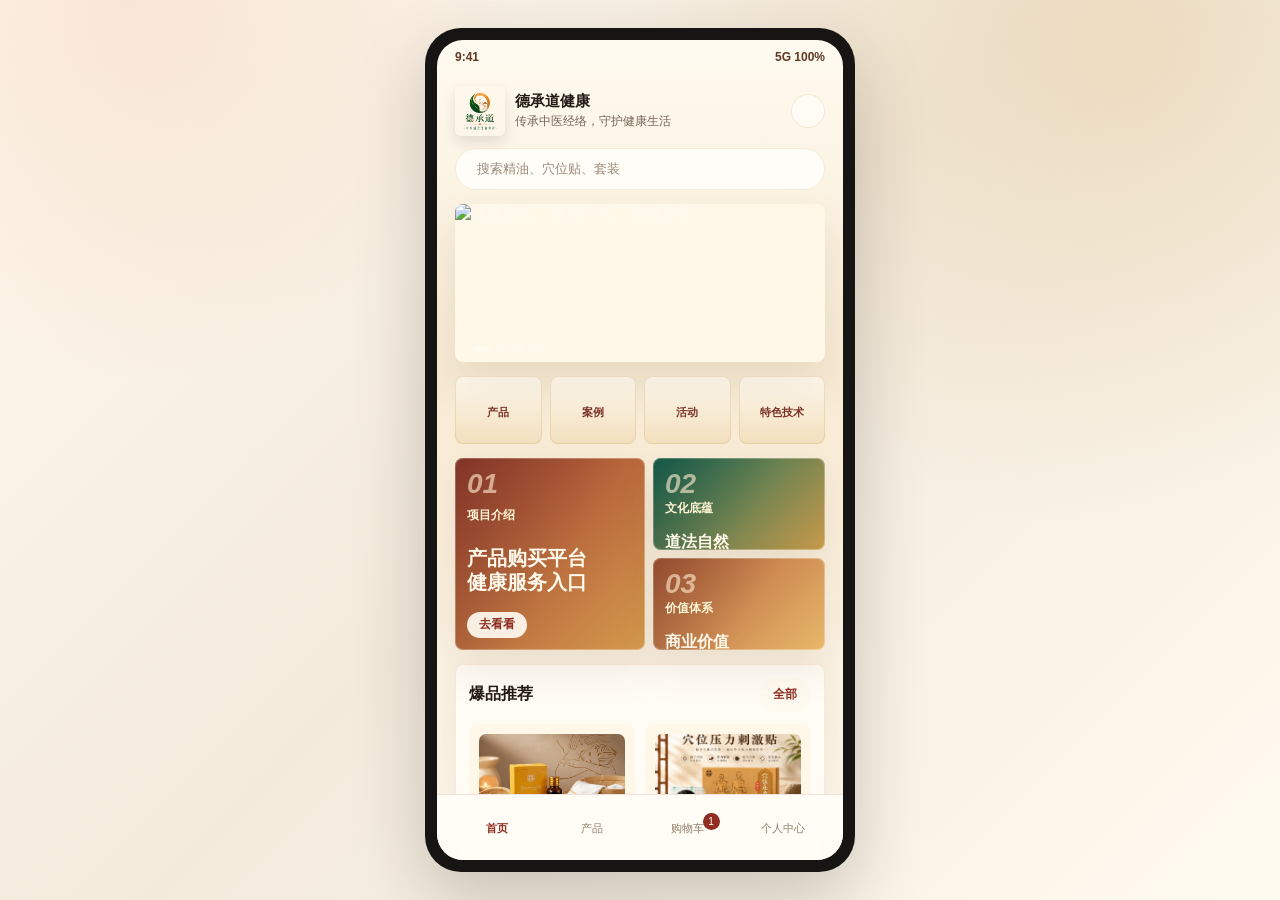
==== index.html @ 21c338b3 "Update case page with before after story" ====
<!doctype html>
<html lang="zh-CN">
<head>
  <meta charset="utf-8">
  <meta name="viewport" content="width=device-width, initial-scale=1">
  <title>德承道商城小程序交互网页</title>
  <link rel="stylesheet" href="./champagne_complete.css">
  <script src="https://unpkg.com/lucide@latest/dist/umd/lucide.min.js" defer></script>
  <script src="./champagne_complete.js" defer></script>
</head>
<body class="standalone-demo">
  <main class="prototype-shell">
    <section class="prototype-copy">
      <p class="eyebrow">德承道健康 · 商城型小程序</p>
      <h1>产品购买平台 + 文化与实力背书</h1>
      <p>这是独立可点击交互网页：底部导航、产品列表、商品详情、购物车、个人中心、品牌实力入口都已接好。视觉采用日珀金白，保持高端、温暖、可信。</p>
      <div class="flow-notes">
        <span>首页 → 产品列表 → 商品详情 → 加入购物车</span>
        <span>首页 → 套装专区 → 商品详情 → 加入购物车</span>
        <span>购物车 → 数量调整 → 个人中心订单状态</span>
      </div>
    </section>

    <section class="phone" aria-label="德承道小程序可交互原型">
      <div class="app">
        <header class="statusbar"><span>9:41</span><span>5G 100%</span></header>

        <section class="page active" data-page="home">
          <div class="home-top">
            <div class="brand">
              <img src="./assets/dcd_logo_big.png" alt="德承道标识">
              <div><b>德承道健康</b><span>传承中医经络，守护健康生活</span></div>
            </div>
            <button class="icon-btn" data-toast="暂无新消息" aria-label="消息"><i data-lucide="bell"></i></button>
          </div>

          <button class="searchbar" data-route="products">
            <i data-lucide="search"></i>
            <span>搜索精油、穴位贴、套装</span>
          </button>

          <section class="hero-carousel" aria-label="首页轮播图">
            <article class="hero-banner hero-slide hero-image-slide active" data-slide="0">
              <img src="https://raw.githubusercontent.com/jerry-12123/dcd-miniapp-ui/main/assets/carousel_daofa.png" alt="道法自然，顺应人性，自然生长">
            </article>
            <article class="hero-banner hero-slide hero-image-slide" data-slide="1">
              <img src="https://raw.githubusercontent.com/jerry-12123/dcd-miniapp-ui/main/assets/carousel_store.png" alt="共享单店，轻量化，社区化，强粘性">
            </article>
            <article class="hero-banner hero-slide hero-image-slide" data-slide="2">
              <img src="https://raw.githubusercontent.com/jerry-12123/dcd-miniapp-ui/main/assets/carousel_value.png" alt="商业价值与社会价值的统一">
            </article>
            <article class="hero-banner hero-slide hero-image-slide" data-slide="3">
              <img src="https://raw.githubusercontent.com/jerry-12123/dcd-miniapp-ui/main/assets/carousel_2030.png" alt="2030健康中国，五维健康">
            </article>
            <div class="carousel-dots" aria-label="轮播分页">
              <button class="active" data-carousel-dot="0" aria-label="第1张"></button>
              <button data-carousel-dot="1" aria-label="第2张"></button>
              <button data-carousel-dot="2" aria-label="第3张"></button>
              <button data-carousel-dot="3" aria-label="第4张"></button>
            </div>
          </section>

          <section class="category-row">
            <button data-route="products"><i data-lucide="shopping-bag"></i><span>产品</span></button>
            <button data-route="cases"><i data-lucide="image-play"></i><span>案例</span></button>
            <button data-route="activities"><i data-lucide="calendar-days"></i><span>活动</span></button>
            <button data-route="tech"><i data-lucide="sparkles"></i><span>特色技术</span></button>
          </section>

          <section class="project-board" aria-label="项目与文化介绍">
            <button class="project-card primary" data-route="project">
              <span>01</span>
              <p>项目介绍</p>
              <h3>产品购买平台<br>健康服务入口</h3>
              <em>去看看</em>
            </button>
            <button class="project-card culture" data-route="culture">
              <span>02</span>
              <p>文化底蕴</p>
              <h3>道法自然<br>五行调和</h3>
              <em>了解</em>
            </button>
            <button class="project-card value" data-route="value">
              <span>03</span>
              <p>价值体系</p>
              <h3>商业价值<br>社会价值统一</h3>
              <em>查看</em>
            </button>
          </section>

          <section class="panel">
            <div class="section-head"><h3>爆品推荐</h3><button data-route="products">全部</button></div>
            <div class="product-row">
              <article class="product-card" data-detail="oil">
                <img src="./assets/oil_main.png" alt="德承道精油">
                <b>德承道精油</b>
                <span>统一零售价 · 日常调理</span>
                <strong>￥268</strong>
              </article>
              <article class="product-card" data-detail="patch">
                <img src="./assets/patch_main.png" alt="德承道穴位贴">
                <b>德承道穴位贴</b>
                <span>统一零售价 · 家庭常备</span>
                <strong>￥128</strong>
              </article>
            </div>
          </section>

          <section class="strength-strip">
            <div><b>1986</b><span>源起诊所</span></div>
            <div><b>18</b><span>直营店</span></div>
            <div><b>3000+</b><span>加盟店</span></div>
          </section>
        </section>

        <section class="page" data-page="project">
          <div class="page-head">
            <h2>项目介绍</h2>
            <button class="icon-btn" data-route="home" aria-label="返回首页"><i data-lucide="home"></i></button>
          </div>

          <section class="intro-hero project">
            <p>健康商业新范式</p>
            <h2>产品购买平台，也是健康服务入口</h2>
            <span>以精油、穴位贴、套装为购买核心，承接案例展示、特色技术、会员服务和复购管理。</span>
          </section>

          <section class="intro-grid">
            <article>
              <i data-lucide="shopping-bag"></i>
              <div><b>产品成交</b><span>把爆品推荐、商品详情、购物车路径做短做清楚。</span></div>
            </article>
            <article>
              <i data-lucide="badge-check"></i>
              <div><b>信任背书</b><span>用案例、技术与文化内容解释为什么值得买。</span></div>
            </article>
            <article>
              <i data-lucide="repeat-2"></i>
              <div><b>复购承接</b><span>通过个人中心、订单状态和会员权益沉淀长期关系。</span></div>
            </article>
          </section>
        </section>

        <section class="page" data-page="culture">
          <div class="page-head">
            <h2>文化底蕴</h2>
            <button class="icon-btn" data-route="home" aria-label="返回首页"><i data-lucide="home"></i></button>
          </div>

          <section class="intro-hero culture">
            <p>东方生命智慧</p>
            <h2>道法自然，顺应人性，自然生长</h2>
            <span>以中医经络、五行调和、顺时养生为内容表达，让用户理解产品背后的健康观。</span>
          </section>

          <section class="culture-points">
            <article><b>根本</b><span>以健康价值为根本，回到用户真实生活需求。</span></article>
            <article><b>纽带</b><span>以产品、技术、服务连接日常调理场景。</span></article>
            <article><b>灵魂</b><span>以爱、感恩、利他作为品牌长期关系的温度。</span></article>
          </section>
        </section>

        <section class="page" data-page="value">
          <div class="page-head">
            <h2>价值体系</h2>
            <button class="icon-btn" data-route="home" aria-label="返回首页"><i data-lucide="home"></i></button>
          </div>

          <section class="intro-hero value">
            <p>共生价值</p>
            <h2>商业价值与社会价值的统一</h2>
            <span>既要让用户买得到、用得上、愿意复购，也要让社区健康服务更贴近人心。</span>
          </section>

          <section class="value-flow">
            <div><b>用户</b><span>获得日常可坚持的调理产品和服务</span></div>
            <div><b>门店</b><span>获得轻量化、社区化的经营入口</span></div>
            <div><b>平台</b><span>沉淀产品、案例、技术和会员数据</span></div>
          </section>
        </section>

        <section class="page" data-page="products">
          <div class="page-head">
            <h2>产品商城</h2>
            <button class="icon-btn" data-toast="已按推荐排序" aria-label="筛选"><i data-lucide="sliders-horizontal"></i></button>
          </div>

          <button class="searchbar compact" data-toast="搜索功能原型：可接入关键词搜索">
            <i data-lucide="search"></i>
            <span>搜索产品功效 / 使用场景</span>
          </button>

          <div class="tabs">
            <button class="active" data-filter="hot">推荐</button>
            <button data-filter="oil">精油</button>
            <button data-filter="patch">穴位贴</button>
            <button data-filter="bundle">套装</button>
          </div>

          <section class="product-list">
            <article class="list-item featured" data-category="hot oil" data-detail="oil">
              <img src="./assets/oil_main.png" alt="德承道精油">
              <div>
                <p>明星单品</p>
                <h3>德承道精油</h3>
                <span>精油统一零售售价 268 元，适合日常经络养护。</span>
                <div><strong>￥268</strong><button data-add="oil">加入购物车</button></div>
              </div>
            </article>
            <article class="list-item" data-category="hot patch" data-detail="patch">
              <img src="./assets/patch_main.png" alt="德承道穴位贴">
              <div>
                <p>高频复购</p>
                <h3>德承道穴位贴</h3>
                <span>穴位贴统一零售价 128 元，家庭常备护理。</span>
                <div><strong>￥128</strong><button data-add="patch">购买</button></div>
              </div>
            </article>
            <article class="list-item" data-category="hot bundle patch" data-detail="patchBundle">
              <img src="./assets/patch_main.png" alt="9800穴位贴套组">
              <div>
                <p>大客户套组</p>
                <h3>9800穴位贴套组</h3>
                <span>9800 元，穴位贴给到 76 盒，适合批量囤货。</span>
                <div><strong>￥9800</strong><button data-add="patchBundle">加入购物车</button></div>
              </div>
            </article>
            <article class="list-item" data-category="hot bundle oil patch" data-detail="comboBundle">
              <img src="./assets/commerce_bg.jpg" alt="9800组合套装">
              <div>
                <p>组合套装</p>
                <h3>9800组合套装</h3>
                <span>精油 5 瓶 + 穴位贴 66 盒，产品组合更完整。</span>
                <div><strong>￥9800</strong><button data-add="comboBundle">加入购物车</button></div>
              </div>
            </article>
          </section>
        </section>

        <section class="page detail-page" data-page="detail">
          <div class="detail-top">
            <button class="icon-btn" data-back aria-label="返回"><i data-lucide="chevron-left"></i></button>
            <h2>商品详情</h2>
            <button class="icon-btn" data-toast="分享卡片已生成" aria-label="分享"><i data-lucide="share-2"></i></button>
          </div>

          <section class="product-visual">
            <img data-detail-image src="./assets/oil_main.png" alt="商品图片">
          </section>

          <section class="detail-card">
            <p data-detail-tag>德承道甄选</p>
            <h2 data-detail-title>德承道精油</h2>
            <span data-detail-subtitle>统一零售价 · 经络养护 · 日常调理</span>
            <div class="price-line"><strong data-detail-price>￥268</strong><em>已售 <span data-detail-sold>1286</span></em></div>
          </section>

          <section class="info-panel">
            <h3>为什么推荐</h3>
            <div><i data-lucide="leaf"></i><span data-detail-point1>源于东方食养与经络养护理念，适合日常护理。</span></div>
            <div><i data-lucide="shield-check"></i><span>配合门店调理服务，形成产品 + 技术的使用闭环。</span></div>
            <div><i data-lucide="repeat-2"></i><span>复购路径清晰，可作为家庭健康管理的常备用品。</span></div>
          </section>

          <section class="detail-poster" data-detail-poster-wrap>
            <img data-detail-poster src="./assets/oil_detail.png" alt="精油详情页">
          </section>

          <section class="buybar">
            <button class="ghost" data-current-add><i data-lucide="shopping-cart"></i>加入购物车</button>
            <button data-buy-now>立即购买</button>
          </section>
        </section>

        <section class="page" data-page="brand">
          <div class="page-head">
            <h2>品牌实力</h2>
            <button class="icon-btn" data-route="cart" aria-label="购物车"><i data-lucide="shopping-cart"></i></button>
          </div>

          <section class="brand-hero">
            <img src="./assets/clinic_front.jpg" alt="德承道服务空间">
            <div>
              <p>企业与技术实力</p>
              <h2>产品 + 技术 + 服务</h2>
              <span>以产品商城为入口，连接门店服务、特色技术、案例内容与会员复购体系。</span>
            </div>
          </section>

          <section class="brand-grid">
            <div><b>科研</b><span>产品与服务体系</span></div>
            <div><b>服务</b><span>直营门店落地</span></div>
            <div><b>教育</b><span>食养动养培训</span></div>
            <div><b>培训</b><span>技术复制体系</span></div>
          </section>

          <section class="culture-card">
            <img src="./assets/garden.jpg" alt="南京园子">
            <div>
              <p>品牌理念</p>
              <h3>带着爱服务生命</h3>
              <span>以中华传统文化为根，以五行系统和经络调理为核心表达，让健康成为可坚持的生活方式。</span>
            </div>
          </section>

          <section class="panel">
            <div class="section-head"><h3>企业规模</h3><button data-toast="企业介绍页可继续展开">了解更多</button></div>
            <div class="strength-strip inline">
              <div><b>1986</b><span>源起诊所</span></div>
              <div><b>18</b><span>直营店</span></div>
              <div><b>3000+</b><span>加盟店</span></div>
            </div>
          </section>
        </section>

        <section class="page" data-page="cases">
          <div class="page-head">
            <h2>案例</h2>
            <button class="icon-btn" data-route="home" aria-label="返回首页"><i data-lucide="home"></i></button>
          </div>

          <section class="case-card case-story">
            <div>
              <p>案例三：肩周炎</p>
              <h3>一次即可后背</h3>
              <b>调理过程与效果</b>
              <span>顾客原来手臂不能后背，也无法正常抬举，严重影响日常动作。点几个穴位，仅需几分钟，一次便可自如后背，疼痛感完全消失，只剩下一点点牵拉感。做到第四次的时候，牵拉感也完全消失，功能完全恢复正常。</span>
              <em><i data-lucide="check-circle-2"></i>简单、快速、无创伤，这就是传统经络调理的优势所在。</em>
            </div>
          </section>

          <section class="case-compare-panel">
            <article>
              <p>调理前</p>
              <img src="./assets/case_before.png" alt="肩周炎调理前">
            </article>
            <article>
              <p>调理后</p>
              <img src="./assets/case_after.png" alt="肩周炎调理后">
            </article>
          </section>
        </section>

        <section class="page" data-page="activities">
          <div class="page-head">
            <h2>活动</h2>
            <button class="icon-btn" data-route="home" aria-label="返回首页"><i data-lucide="home"></i></button>
          </div>

          <section class="empty-state-panel">
            <i data-lucide="calendar-days"></i>
            <h3>暂无活动</h3>
            <span>后续可在这里放线下沙龙、门店体验、会员专享、直播预约等活动入口。</span>
          </section>
        </section>

        <section class="page" data-page="tech">
          <div class="page-head">
            <h2>特色技术</h2>
            <button class="icon-btn" data-route="home" aria-label="返回首页"><i data-lucide="home"></i></button>
          </div>

          <section class="tech-list">
            <button class="tech-entry" data-tech-detail="massage">
              <i data-lucide="hand"></i>
              <div>
                <p>技术一</p>
                <h3>点穴按摩</h3>
                <span>围绕经络穴位进行点按、放松与疏导，适合做成门店服务项目、专家手法介绍和预约转化页。</span>
              </div>
              <i class="entry-arrow" data-lucide="chevron-right"></i>
            </button>
            <button class="tech-entry" data-tech-detail="diet">
              <i data-lucide="wheat"></i>
              <div>
                <p>技术二</p>
                <h3>食疗调理</h3>
                <span>结合体质、季节与日常饮食习惯，输出更容易坚持的食养建议，可承接产品套餐与会员服务。</span>
              </div>
              <i class="entry-arrow" data-lucide="chevron-right"></i>
            </button>
            <button class="tech-entry" data-tech-detail="movement">
              <i data-lucide="activity"></i>
              <div>
                <p>技术三</p>
                <h3>运动调理</h3>
                <span>通过轻量动作、姿态训练与日常运动指导，帮助用户把调理融入生活场景。</span>
              </div>
              <i class="entry-arrow" data-lucide="chevron-right"></i>
            </button>
          </section>
        </section>

        <section class="page detail-page tech-detail-page" data-page="techDetail">
          <div class="detail-top">
            <button class="icon-btn" data-route="tech" aria-label="返回特色技术"><i data-lucide="chevron-left"></i></button>
            <h2 data-tech-title>点穴按摩</h2>
            <button class="icon-btn" data-toast="技术内容可继续补充真实素材" aria-label="说明"><i data-lucide="info"></i></button>
          </div>

          <section class="tech-visual">
            <img data-tech-image src="./assets/body_map.jpg" alt="点穴按摩图文">
          </section>

          <section class="tech-copy">
            <p data-tech-kicker>经络穴位技术</p>
            <h3 data-tech-heading>以穴入手，疏通日常紧张</h3>
            <span data-tech-body>通过经络穴位点按、推揉和局部放松，帮助用户理解身体紧张区域与日常调理路径。</span>
          </section>

          <section class="tech-video-panel">
            <div class="section-head"><h3>技术视频</h3><button data-toast="当前为占位视频，可替换为专属技术讲解">示例</button></div>
            <video data-tech-video controls playsinline preload="metadata" poster="./assets/body_map.jpg" src="./assets/case_video.mp4"></video>
          </section>
        </section>

        <section class="page" data-page="cart">
          <div class="page-head">
            <h2>购物车</h2>
            <button class="icon-btn" data-toast="已同步会员价格" aria-label="会员价"><i data-lucide="badge-percent"></i></button>
          </div>

          <section class="cart-list" data-cart-list></section>

          <section class="recommend-panel">
            <div class="section-head"><h3>顺手带上</h3><button data-route="products">去选购</button></div>
            <article class="mini-product" data-detail="patch">
              <img src="./assets/patch_main.png" alt="德承道穴位贴">
              <div><b>德承道穴位贴</b><span>家庭常备护理</span></div>
              <strong>￥128</strong>
            </article>
          </section>

          <section class="checkoutbar">
            <div><span>合计</span><strong data-cart-total>￥0</strong></div>
            <button data-checkout>去结算</button>
          </section>
        </section>

        <section class="page" data-page="profile">
          <div class="page-head">
            <h2>个人中心</h2>
            <button class="icon-btn" data-toast="设置功能原型" aria-label="设置"><i data-lucide="settings"></i></button>
          </div>

          <section class="member-card profile-hero">
            <div class="avatar">德</div>
            <div>
              <p>德承道会员</p>
              <h2>欢迎回来</h2>
              <span>查看订单、积分权益、团队与消费记录。</span>
            </div>
          </section>

          <section class="asset-card">
            <button data-toast="零钱余额 0.00">
              <strong>0.00</strong>
              <span>零钱</span>
            </button>
            <button data-toast="积分余额 0.00">
              <strong>0.00</strong>
              <span>积分</span>
            </button>
          </section>

          <section class="profile-module">
            <div class="module-head"><h3>商城订单</h3><button data-toast="进入全部商城订单">全部订单<i data-lucide="chevron-right"></i></button></div>
            <div class="icon-grid five">
              <button data-toast="商城待付款"><i data-lucide="wallet"></i><span>待付款</span></button>
              <button data-toast="商城待发货"><i data-lucide="package"></i><span>待发货</span></button>
              <button data-toast="商城待收货"><i data-lucide="truck"></i><span>待收货</span></button>
              <button data-toast="商城待评价"><i data-lucide="message-circle"></i><span>待评价</span></button>
              <button data-toast="商城售后中"><i data-lucide="file-text"></i><span>售后中</span></button>
            </div>
          </section>

          <section class="profile-module">
            <div class="module-head"><h3>积分订单</h3><button data-toast="进入积分订单"><i data-lucide="chevron-right"></i></button></div>
            <div class="icon-grid four">
              <button data-toast="全部积分订单"><i data-lucide="layout-grid"></i><span>全部</span></button>
              <button data-toast="积分待付款"><i data-lucide="wallet"></i><span>待付款</span></button>
              <button data-toast="积分待发货"><i data-lucide="package"></i><span>待发货</span></button>
              <button data-toast="积分待收货"><i data-lucide="truck"></i><span>待收货</span></button>
            </div>
          </section>

          <section class="profile-module services-module">
            <div class="module-head"><h3>我的服务</h3></div>
            <div class="service-grid">
              <button data-toast="身份特权"><i data-lucide="handshake"></i><span>身份特权</span></button>
              <button data-toast="我的团队"><i data-lucide="users-round"></i><span>我的团队</span></button>
              <button data-toast="贡献分"><i data-lucide="user-round-check"></i><span>贡献分</span></button>
              <button data-toast="我的消费"><i data-lucide="hand-coins"></i><span>我的消费</span></button>
              <button data-toast="邀请码"><i data-lucide="qr-code"></i><span>邀请码</span></button>
              <button data-toast="排行榜"><i data-lucide="scroll-text"></i><span>排行榜</span></button>
              <button data-toast="用户协议"><i data-lucide="briefcase-business"></i><span>用户协议</span></button>
              <button data-toast="隐私设置"><i data-lucide="settings"></i><span>隐私设置</span></button>
            </div>
          </section>
        </section>

        <nav class="tabbar">
          <button class="active" data-tab="home"><i data-lucide="home"></i><span>首页</span></button>
          <button data-tab="products"><i data-lucide="shopping-bag"></i><span>产品</span></button>
          <button data-tab="cart" class="cart-tab"><i data-lucide="shopping-cart"></i><span>购物车</span><em data-cart-count>0</em></button>
          <button data-tab="profile"><i data-lucide="user-round"></i><span>个人中心</span></button>
        </nav>

        <div class="toast" data-toast-box></div>
      </div>
    </section>
  </main>
</body>
</html>
---- champagne_complete.css ----
:root {
  font-family: "Microsoft YaHei", "PingFang SC", "Noto Sans CJK SC", Arial, sans-serif;
  --ivory: #fffaf0;
  --paper: #fffdf7;
  --warm: #f2dfbd;
  --gold: #c99a4a;
  --gold-deep: #967033;
  --fire: #d46b3c;
  --cinnabar: #8f2d22;
  --ink: #241b16;
  --muted: #746456;
  --line: rgba(143, 45, 34, .12);
  --shadow: 0 18px 42px rgba(97, 56, 24, .1);
}

* {
  box-sizing: border-box;
}

body {
  margin: 0;
  color: var(--ink);
  background:
    radial-gradient(circle at 10% 0%, rgba(212, 107, 60, .12), transparent 24rem),
    radial-gradient(circle at 88% 6%, rgba(201, 154, 74, .2), transparent 30rem),
    linear-gradient(135deg, #fff8ec 0%, #f3eadc 48%, #fffaf0 100%);
}

body.standalone-demo {
  min-height: 100vh;
}

button {
  border: 0;
  font: inherit;
  cursor: pointer;
}

.prototype-shell {
  width: min(1180px, calc(100% - 40px));
  min-height: 100vh;
  display: grid;
  grid-template-columns: minmax(320px, 1fr) 430px;
  gap: 46px;
  align-items: center;
  margin: 0 auto;
  padding: 34px 0;
}

body.standalone-demo .prototype-shell {
  width: min(100%, 460px);
  grid-template-columns: 1fr;
  justify-items: center;
  gap: 0;
  padding: 16px 0;
}

.prototype-copy {
  max-width: 650px;
}

body.standalone-demo .prototype-copy {
  display: none;
}

.eyebrow {
  margin: 0 0 10px;
  color: var(--cinnabar);
  font-size: 13px;
  font-weight: 900;
}

h1,
h2,
h3,
h4,
p {
  margin-top: 0;
}

h1 {
  margin-bottom: 16px;
  font-size: clamp(36px, 5vw, 62px);
  line-height: 1.04;
  letter-spacing: 0;
}

.prototype-copy > p:not(.eyebrow) {
  margin-bottom: 26px;
  color: var(--muted);
  font-size: 17px;
  line-height: 1.85;
}

.flow-notes {
  display: grid;
  gap: 10px;
}

.flow-notes span {
  min-height: 48px;
  display: flex;
  align-items: center;
  padding: 0 14px;
  border-radius: 8px;
  background: rgba(255, 253, 247, .84);
  color: #6f4c32;
  font-size: 14px;
  font-weight: 900;
  box-shadow: inset 0 0 0 1px rgba(201, 154, 74, .18), var(--shadow);
}

.phone {
  width: 410px;
  padding: 12px;
  border-radius: 36px;
  background: #171514;
  box-shadow: 0 28px 70px rgba(42, 31, 21, .22);
}

body.standalone-demo .phone {
  width: min(430px, calc(100vw - 20px));
}

.app {
  position: relative;
  height: 780px;
  overflow: hidden;
  border-radius: 26px;
  background: linear-gradient(180deg, #fffaf0, #f7ead3 42%, #fffaf0 100%);
}

body.standalone-demo .app {
  height: min(820px, calc(100vh - 56px));
  min-height: 720px;
}

.statusbar {
  height: 34px;
  display: flex;
  justify-content: space-between;
  align-items: center;
  padding: 0 18px;
  color: #5f3a25;
  font-size: 12px;
  font-weight: 900;
}

.page {
  display: none;
  height: calc(100% - 100px);
  overflow-y: auto;
  padding-bottom: 14px;
  scrollbar-width: none;
}

.page::-webkit-scrollbar {
  display: none;
}

.page.active {
  display: block;
}

[data-page="cart"] {
  padding-bottom: 86px;
}

button svg,
.tabbar svg,
.category-row svg,
.info-panel svg {
  width: 18px;
  height: 18px;
  stroke-width: 2.2;
}

.home-top,
.page-head,
.detail-top {
  display: flex;
  align-items: center;
  justify-content: space-between;
  padding: 12px 18px;
}

.brand {
  display: flex;
  align-items: center;
  gap: 10px;
}

.brand img {
  width: 50px;
  height: 50px;
  object-fit: contain;
  padding: 0;
  border-radius: 6px;
  background: transparent;
  box-shadow: 0 6px 14px rgba(36, 27, 22, .12);
}

.brand b {
  display: block;
  font-size: 15px;
}

.brand span,
.product-card span,
.list-item span,
.detail-card span,
.info-panel span,
.culture-mini span,
.brand-hero span,
.culture-card span,
.cart-item span,
.mini-product span {
  color: var(--muted);
  font-size: 12px;
  line-height: 1.45;
}

.icon-btn,
.home-top .icon-btn,
.page-head .icon-btn,
.detail-top .icon-btn {
  width: 34px;
  height: 34px;
  display: grid;
  place-items: center;
  border-radius: 50%;
  background: rgba(255, 253, 247, .86);
  color: var(--cinnabar);
  box-shadow: inset 0 0 0 1px rgba(201, 154, 74, .2);
}

.page-head h2,
.detail-top h2 {
  margin: 0;
  font-size: 22px;
}

.searchbar {
  width: calc(100% - 36px);
  height: 42px;
  display: flex;
  align-items: center;
  gap: 8px;
  margin: 0 18px 14px;
  padding: 0 14px;
  border-radius: 21px;
  background: var(--paper);
  color: #9a8978;
  text-align: left;
  font-size: 13px;
  box-shadow: inset 0 0 0 1px rgba(201, 154, 74, .18);
}

.searchbar.compact {
  margin-top: 2px;
}

.hero-carousel {
  position: relative;
  margin: 0 18px 14px;
}

.hero-banner {
  display: grid;
  grid-template-columns: 1fr 96px;
  gap: 10px;
  align-items: center;
  min-height: 150px;
  margin: 0 18px 14px;
  padding: 18px;
  border-radius: 8px;
  background:
    radial-gradient(circle at 84% 24%, rgba(255, 250, 240, .45), transparent 7rem),
    linear-gradient(135deg, #8f2d22, #c99a4a);
  color: var(--ivory);
  box-shadow: var(--shadow);
}

.hero-carousel .hero-banner {
  margin: 0;
}

.hero-slide {
  display: none;
}

.hero-slide.active {
  display: grid;
}

.hero-image-slide {
  aspect-ratio: 750 / 320;
  min-height: 0;
  padding: 0;
  overflow: hidden;
  background: #fff8e9;
}

.hero-image-slide.active {
  display: block;
}

.hero-image-slide img {
  width: 100%;
  height: 100%;
  display: block;
  object-fit: cover;
}

.carousel-dots {
  position: absolute;
  left: 18px;
  bottom: 10px;
  display: flex;
  gap: 5px;
}

.carousel-dots button {
  width: 6px;
  height: 6px;
  border-radius: 999px;
  background: rgba(255, 250, 240, .48);
}

.carousel-dots button.active {
  width: 18px;
  background: var(--ivory);
}

.hero-banner p,
.culture-card p,
.brand-hero p,
.detail-card p,
.list-item p {
  margin-bottom: 7px;
  color: var(--gold-deep);
  font-size: 12px;
  font-weight: 900;
}

.hero-banner p {
  color: #ffe5ad;
}

.hero-banner h2 {
  margin-bottom: 16px;
  font-size: 25px;
  line-height: 1.18;
}

.hero-banner button,
.list-item button,
.section-head button,
.buybar button,
.checkoutbar button {
  height: 34px;
  padding: 0 14px;
  border-radius: 17px;
  background: var(--ivory);
  color: var(--cinnabar);
  font-size: 12px;
  font-weight: 900;
}

.hero-banner img {
  width: 118px;
  height: 118px;
  object-fit: contain;
  padding: 0;
  border-radius: 0;
  background: transparent;
  box-shadow: none;
  filter: none;
}

.hero-banner.hero-image-slide img {
  width: 100%;
  height: 100%;
  display: block;
  object-fit: cover;
}

.category-row {
  display: grid;
  grid-template-columns: repeat(4, 1fr);
  gap: 8px;
  padding: 0 18px 14px;
}

.category-row button {
  min-height: 68px;
  display: grid;
  justify-items: center;
  align-content: center;
  gap: 6px;
  border-radius: 8px;
  background: linear-gradient(180deg, #fffaf0, #f2dfbd);
  color: #7b3328;
  font-size: 11px;
  font-weight: 900;
  box-shadow: inset 0 0 0 1px rgba(201, 154, 74, .24);
}

.project-board {
  display: grid;
  grid-template-columns: 1.05fr .95fr;
  grid-template-rows: repeat(2, 92px);
  gap: 8px;
  margin: 0 18px 14px;
}

.project-card {
  position: relative;
  overflow: hidden;
  display: grid;
  align-content: space-between;
  min-width: 0;
  padding: 12px;
  border-radius: 8px;
  text-align: left;
  color: #fff9eb;
  box-shadow: inset 0 0 0 1px rgba(255, 248, 232, .32), var(--shadow);
}

.project-card::after {
  content: "";
  position: absolute;
  inset: 0;
  background: linear-gradient(120deg, rgba(36, 27, 22, .24), transparent 58%);
  pointer-events: none;
}

.project-card.primary {
  grid-row: span 2;
  min-height: 192px;
  background: linear-gradient(135deg, #9f3b2d, #d59a4d);
}

.project-card.culture {
  background: linear-gradient(135deg, #0e6a58, #c99a4a);
}

.project-card.value {
  background: linear-gradient(135deg, #b45a37, #e8b96b);
}

.project-card span,
.project-card p,
.project-card h3,
.project-card em {
  position: relative;
  z-index: 1;
}

.project-card span {
  color: rgba(255, 236, 205, .62);
  font-size: 28px;
  line-height: 1;
  font-weight: 900;
  font-style: italic;
}

.project-card p {
  margin-top: 2px;
  color: #fff4d4;
  font-size: 12px;
  font-weight: 900;
}

.project-card h3 {
  margin: 4px 0 10px;
  font-size: 20px;
  line-height: 1.18;
}

.project-card:not(.primary) h3 {
  margin-bottom: 6px;
  font-size: 16px;
}

.project-card em {
  width: max-content;
  height: 26px;
  display: inline-grid;
  place-items: center;
  padding: 0 12px;
  border-radius: 13px;
  background: rgba(255, 250, 240, .92);
  color: #8f2d22;
  font-size: 12px;
  font-weight: 900;
  font-style: normal;
}

.panel,
.strength-strip,
.product-list,
.detail-card,
.info-panel,
.culture-mini,
.detail-poster,
.brand-hero,
.brand-grid,
.culture-card,
.cart-list,
.recommend-panel,
.member-card,
.asset-card,
.profile-module {
  margin: 0 18px 14px;
  border-radius: 8px;
  background: rgba(255, 253, 247, .93);
  box-shadow: inset 0 0 0 1px rgba(201, 154, 74, .18), var(--shadow);
}

.panel,
.info-panel,
.cart-list,
.recommend-panel,
.profile-module {
  padding: 14px;
}

.section-head {
  display: flex;
  justify-content: space-between;
  align-items: center;
  margin-bottom: 12px;
}

.section-head h3,
.info-panel h3 {
  margin: 0;
  font-size: 16px;
}

.product-row {
  display: grid;
  grid-template-columns: repeat(2, 1fr);
  gap: 10px;
}

.product-card {
  min-width: 0;
  padding: 10px;
  border-radius: 8px;
  background: #fff8e8;
}

.product-card img {
  width: 100%;
  height: 92px;
  object-fit: cover;
  border-radius: 7px;
  margin-bottom: 8px;
}

.product-card b,
.list-item h3 {
  display: block;
  margin-bottom: 4px;
  font-size: 13px;
}

.product-card strong,
.list-item strong,
.detail-card strong,
.cart-item strong,
.mini-product strong,
.checkoutbar strong {
  display: block;
  color: var(--cinnabar);
  font-size: 17px;
}

.strength-strip {
  display: grid;
  grid-template-columns: repeat(3, 1fr);
  padding: 14px 10px;
}

.strength-strip.inline {
  margin: 0;
  box-shadow: none;
  background: #fff8e8;
}

.strength-strip div {
  display: grid;
  justify-items: center;
  gap: 3px;
  border-right: 1px solid var(--line);
}

.strength-strip div:last-child {
  border-right: 0;
}

.strength-strip b {
  color: var(--cinnabar);
  font-size: 19px;
}

.strength-strip span {
  color: var(--muted);
  font-size: 11px;
}

.tabs {
  display: grid;
  grid-template-columns: repeat(4, 1fr);
  gap: 8px;
  margin: 0 18px 14px;
}

.tabs button {
  height: 34px;
  border-radius: 17px;
  background: #fff7e8;
  color: #7b3328;
  font-size: 12px;
  font-weight: 900;
}

.tabs .active {
  background: linear-gradient(135deg, var(--cinnabar), var(--gold));
  color: var(--ivory);
}

.product-list {
  display: grid;
  gap: 12px;
  padding: 0 18px 14px;
  background: transparent;
  box-shadow: none;
}

.list-item {
  display: grid;
  grid-template-columns: 96px 1fr;
  gap: 12px;
  padding: 12px;
  border-radius: 8px;
  background: var(--paper);
  box-shadow: inset 0 0 0 1px rgba(201, 154, 74, .18), var(--shadow);
}

.list-item.featured {
  background: linear-gradient(135deg, #fffaf0, #f2dfbd);
}

.list-item img {
  width: 96px;
  height: 112px;
  object-fit: cover;
  border-radius: 7px;
}

.list-item h3 {
  font-size: 16px;
}

.list-item div div {
  display: flex;
  justify-content: space-between;
  align-items: center;
  gap: 10px;
  margin-top: 10px;
}

.list-item button {
  background: linear-gradient(135deg, var(--cinnabar), var(--gold));
  color: var(--ivory);
}

.list-item.hidden {
  display: none;
}

.detail-top {
  display: grid;
  grid-template-columns: 42px 1fr 42px;
}

.detail-top h2 {
  text-align: center;
  font-size: 18px;
}

.product-visual {
  height: 238px;
  margin: 0 18px 14px;
  padding: 18px;
  border-radius: 8px;
  background:
    radial-gradient(circle at 50% 50%, rgba(255, 250, 240, .78), transparent 8rem),
    linear-gradient(135deg, #f2dfbd, #fffaf0);
  box-shadow: inset 0 0 0 1px rgba(201, 154, 74, .18), var(--shadow);
}

.product-visual img {
  width: 100%;
  height: 100%;
  object-fit: cover;
  border-radius: 7px;
}

.detail-card {
  padding: 14px;
}

.detail-card h2 {
  margin-bottom: 6px;
  font-size: 23px;
}

.price-line {
  display: flex;
  justify-content: space-between;
  align-items: end;
  margin-top: 12px;
}

.price-line em {
  color: #9a8978;
  font-style: normal;
  font-size: 12px;
}

.info-panel div {
  display: grid;
  grid-template-columns: 34px 1fr;
  gap: 10px;
  align-items: center;
  padding: 11px 0;
  border-top: 1px solid var(--line);
}

.info-panel i {
  width: 34px;
  height: 34px;
  display: grid;
  place-items: center;
  border-radius: 50%;
  background: #fff0d1;
  color: var(--cinnabar);
}

.culture-mini,
.detail-poster {
  display: grid;
  grid-template-columns: 82px 1fr;
  gap: 12px;
  align-items: center;
  padding: 12px;
}

.detail-poster {
  display: block;
  overflow: hidden;
  padding: 0;
}

.detail-poster[hidden] {
  display: none;
}

.detail-poster img {
  display: block;
  width: 100%;
  height: auto;
  border-radius: 8px;
}

.culture-mini img {
  width: 82px;
  height: 70px;
  object-fit: cover;
  border-radius: 7px;
}

.culture-mini b,
.cart-item b,
.mini-product b {
  display: block;
  margin-bottom: 4px;
  font-size: 13px;
}

.buybar,
.checkoutbar {
  position: absolute;
  left: 0;
  right: 0;
  bottom: 0;
  display: grid;
  grid-template-columns: 1fr 1.4fr;
  gap: 10px;
  padding: 12px 18px 16px;
  background: rgba(255, 253, 247, .94);
  border-top: 1px solid var(--line);
}

.checkoutbar {
  bottom: 66px;
}

.buybar button,
.checkoutbar button {
  height: 42px;
  border-radius: 21px;
  background: linear-gradient(135deg, var(--cinnabar), var(--gold));
  color: var(--ivory);
}

.buybar .ghost {
  background: #fff0d1;
  color: var(--cinnabar);
}

.brand-hero {
  display: grid;
  grid-template-columns: 96px 1fr;
  gap: 12px;
  align-items: center;
  padding: 14px;
  background: linear-gradient(135deg, #fffaf0, #f2dfbd);
}

.brand-hero img {
  width: 96px;
  height: 124px;
  object-fit: cover;
  object-position: 50% 8%;
  border-radius: 7px;
}

.brand-hero h2 {
  margin-bottom: 6px;
  font-size: 22px;
}

.brand-grid {
  display: grid;
  grid-template-columns: repeat(2, 1fr);
  gap: 1px;
  overflow: hidden;
}

.brand-grid div {
  padding: 14px;
  background: rgba(255, 250, 240, .78);
}

.brand-grid b {
  display: block;
  margin-bottom: 4px;
  color: var(--cinnabar);
}

.brand-grid span {
  color: var(--muted);
  font-size: 12px;
}

.intro-hero,
.intro-grid,
.culture-points,
.value-flow {
  margin: 0 18px 14px;
  border-radius: 8px;
  background: rgba(255, 253, 247, .93);
  box-shadow: inset 0 0 0 1px rgba(201, 154, 74, .18), var(--shadow);
}

.intro-hero {
  min-height: 210px;
  display: grid;
  align-content: end;
  gap: 8px;
  padding: 18px;
  overflow: hidden;
  color: var(--ivory);
}

.intro-hero.project {
  background: linear-gradient(135deg, #9f3b2d, #d59a4d);
}

.intro-hero.culture {
  background: linear-gradient(135deg, #0e6a58, #c99a4a);
}

.intro-hero.value {
  background: linear-gradient(135deg, #b45a37, #e8b96b);
}

.intro-hero p {
  color: #ffe5ad;
  font-size: 12px;
  font-weight: 900;
}

.intro-hero h2 {
  max-width: 290px;
  font-size: 26px;
  line-height: 1.18;
}

.intro-hero span {
  max-width: 300px;
  color: rgba(255, 250, 240, .88);
  font-size: 13px;
  line-height: 1.6;
}

.intro-grid,
.culture-points,
.value-flow {
  display: grid;
  gap: 0;
  overflow: hidden;
}

.intro-grid article,
.culture-points article,
.value-flow div {
  display: grid;
  grid-template-columns: 40px 1fr;
  gap: 12px;
  align-items: start;
  padding: 14px;
  border-bottom: 1px solid rgba(201, 154, 74, .18);
}

.culture-points article,
.value-flow div {
  grid-template-columns: 58px 1fr;
}

.intro-grid article:last-child,
.culture-points article:last-child,
.value-flow div:last-child {
  border-bottom: 0;
}

.intro-grid svg {
  width: 36px;
  height: 36px;
  padding: 8px;
  border-radius: 8px;
  background: #f5e5c6;
  color: #8f2d22;
}

.intro-grid b,
.culture-points b,
.value-flow b {
  display: block;
  margin-bottom: 5px;
  color: #7b3328;
  font-size: 16px;
}

.intro-grid span,
.culture-points span,
.value-flow span {
  display: block;
  color: #746457;
  font-size: 13px;
  line-height: 1.55;
}

.culture-card {
  overflow: hidden;
}

.culture-card img {
  width: 100%;
  height: 128px;
  object-fit: cover;
  display: block;
}

.culture-card div {
  padding: 12px 14px 14px;
}

.culture-card h3 {
  margin-bottom: 6px;
  font-size: 17px;
}

.cart-list {
  min-height: 278px;
}

.empty-cart {
  display: grid;
  place-items: center;
  min-height: 210px;
  color: var(--muted);
  text-align: center;
  font-size: 14px;
}

.empty-cart button {
  height: 36px;
  margin-top: 12px;
  padding: 0 18px;
  border-radius: 18px;
  background: linear-gradient(135deg, var(--cinnabar), var(--gold));
  color: var(--ivory);
  font-weight: 900;
}

.cart-item,
.mini-product {
  display: grid;
  grid-template-columns: 58px 1fr auto;
  gap: 10px;
  align-items: center;
  padding: 10px 0;
  border-top: 1px solid var(--line);
}

.cart-item:first-child,
.mini-product {
  border-top: 0;
}

.cart-item img,
.mini-product img {
  width: 58px;
  height: 58px;
  object-fit: cover;
  border-radius: 7px;
}

.qty {
  display: flex;
  align-items: center;
  gap: 8px;
  margin-top: 7px;
}

.qty button {
  width: 24px;
  height: 24px;
  border-radius: 50%;
  background: #fff0d1;
  color: var(--cinnabar);
  font-weight: 900;
}

.checkoutbar {
  grid-template-columns: 1fr 140px;
  align-items: center;
}

.checkoutbar div {
  display: grid;
  gap: 2px;
}

.checkoutbar span {
  color: var(--muted);
  font-size: 12px;
}

.tabbar {
  position: absolute;
  left: 0;
  right: 0;
  bottom: 0;
  height: 66px;
  display: grid;
  grid-template-columns: repeat(4, 1fr);
  align-items: center;
  padding: 6px 12px 8px;
  border-top: 1px solid var(--line);
  background: rgba(255, 253, 247, .94);
  backdrop-filter: blur(16px);
  z-index: 10;
}

.detail-page.active ~ .tabbar,
.detail-page.active ~ .tabbar {
  display: none;
}

.tabbar button {
  position: relative;
  display: grid;
  justify-items: center;
  gap: 4px;
  color: #917d68;
  background: transparent;
  font-size: 11px;
  text-decoration: none;
}

.tabbar .active {
  color: var(--cinnabar);
  font-weight: 900;
}

.cart-tab em {
  position: absolute;
  top: -3px;
  right: 16px;
  min-width: 17px;
  height: 17px;
  display: none;
  place-items: center;
  border-radius: 50%;
  background: var(--cinnabar);
  color: var(--ivory);
  font-size: 10px;
  font-style: normal;
}

.cart-tab.has-items em {
  display: grid;
}

.member-card {
  display: grid;
  grid-template-columns: 56px 1fr;
  gap: 12px;
  align-items: center;
  padding: 16px;
  background: linear-gradient(135deg, #fffaf0, #f2dfbd);
}

.profile-hero {
  margin-bottom: 10px;
}

.avatar {
  width: 56px;
  height: 56px;
  display: grid;
  place-items: center;
  border-radius: 50%;
  background: linear-gradient(135deg, var(--cinnabar), var(--gold));
  color: var(--ivory);
  font-size: 22px;
  font-weight: 900;
}

.member-card p {
  margin-bottom: 5px;
  color: var(--gold-deep);
  font-size: 12px;
  font-weight: 900;
}

.member-card h2 {
  margin-bottom: 5px;
  font-size: 23px;
}

.member-card span,
.profile-list em {
  color: var(--muted);
  font-size: 12px;
  line-height: 1.45;
  font-style: normal;
}

.asset-card {
  display: grid;
  grid-template-columns: repeat(2, 1fr);
  padding: 18px 0;
  background: rgba(255, 253, 247, .96);
}

.asset-card button {
  min-height: 78px;
  display: grid;
  justify-items: center;
  align-content: center;
  gap: 8px;
  background: transparent;
  border-right: 1px solid var(--line);
}

.asset-card button:last-child {
  border-right: 0;
}

.asset-card strong {
  color: #6f6258;
  font-size: 26px;
  font-weight: 500;
}

.asset-card span {
  color: var(--ink);
  font-size: 16px;
}

.profile-module {
  padding: 0;
  overflow: hidden;
}

.module-head {
  min-height: 54px;
  display: flex;
  align-items: center;
  justify-content: space-between;
  align-items: center;
  padding: 0 16px;
}

.module-head h3 {
  margin: 0;
  font-size: 18px;
}

.module-head button {
  display: inline-flex;
  align-items: center;
  gap: 2px;
  background: transparent;
  color: #958a81;
  font-size: 14px;
}

.module-head svg {
  width: 17px;
  height: 17px;
}

.icon-grid,
.service-grid {
  display: grid;
  padding: 10px 10px 18px;
  gap: 6px;
}

.icon-grid.five {
  grid-template-columns: repeat(5, 1fr);
  gap: 0;
  padding-left: 4px;
  padding-right: 4px;
}

.icon-grid.four,
.service-grid {
  grid-template-columns: repeat(4, 1fr);
}

.icon-grid button,
.service-grid button {
  min-height: 82px;
  display: grid;
  justify-items: center;
  align-content: center;
  gap: 9px;
  border-radius: 8px;
  background: transparent;
  color: var(--ink);
  min-width: 0;
}

.icon-grid svg,
.service-grid svg {
  width: 32px;
  height: 32px;
  color: #33302d;
  stroke-width: 1.8;
}

.service-grid svg {
  width: 38px;
  height: 38px;
  color: var(--gold);
  fill: rgba(201, 154, 74, .16);
}

.icon-grid span,
.service-grid span {
  font-size: 14px;
  line-height: 1.2;
  white-space: nowrap;
}

.icon-grid.five span {
  font-size: 13px;
}

.services-module {
  margin-bottom: 26px;
}

.case-card,
.case-compare-panel,
.empty-state-panel,
.tech-list {
  margin: 0 18px 14px;
  border-radius: 8px;
  background: rgba(255, 253, 247, .93);
  box-shadow: inset 0 0 0 1px rgba(201, 154, 74, .18), var(--shadow);
}

.case-card {
  overflow: hidden;
}

.case-card div {
  padding: 18px 18px 16px;
}

.case-card p,
.tech-list p {
  margin-bottom: 6px;
  color: var(--gold-deep);
  font-size: 12px;
  font-weight: 900;
}

.case-card h3,
.empty-state-panel h3,
.tech-list h3 {
  margin-bottom: 12px;
  font-size: 20px;
  line-height: 1.2;
}

.case-story h3 {
  font-size: 27px;
}

.case-story b {
  display: block;
  margin-bottom: 8px;
  color: #4d3628;
  font-size: 15px;
}

.case-card span,
.empty-state-panel span,
.tech-list span {
  display: block;
  color: #746457;
  font-size: 13px;
  line-height: 1.65;
}

.case-story em {
  display: flex;
  align-items: center;
  gap: 8px;
  margin-top: 12px;
  padding: 10px 12px;
  border-radius: 8px;
  background: #b8f6bd;
  color: #075f35;
  font-size: 13px;
  font-style: normal;
  font-weight: 900;
}

.case-story em svg {
  width: 17px;
  height: 17px;
  flex: 0 0 auto;
}

.case-compare-panel {
  display: grid;
  grid-template-columns: 1fr 1fr;
  gap: 10px;
  padding: 12px;
}

.case-compare-panel article {
  min-width: 0;
}

.case-compare-panel p {
  margin-bottom: 7px;
  color: #7b3328;
  text-align: center;
  font-size: 13px;
  font-weight: 900;
}

.case-compare-panel img {
  width: 100%;
  aspect-ratio: 3 / 4;
  display: block;
  object-fit: cover;
  border-radius: 8px;
}

.empty-state-panel {
  min-height: 280px;
  display: grid;
  place-items: center;
  align-content: center;
  gap: 10px;
  padding: 28px;
  text-align: center;
}

.empty-state-panel svg {
  width: 42px;
  height: 42px;
  color: var(--gold);
}

.tech-list {
  display: grid;
  gap: 0;
  overflow: hidden;
}

.tech-entry {
  display: grid;
  grid-template-columns: 44px 1fr 20px;
  gap: 12px;
  align-items: center;
  padding: 16px;
  border-bottom: 1px solid rgba(201, 154, 74, .18);
  text-align: left;
  color: var(--ink);
  background: transparent;
}

.tech-entry:last-child {
  border-bottom: 0;
}

.tech-entry > svg:first-child {
  width: 38px;
  height: 38px;
  padding: 8px;
  border-radius: 8px;
  background: #f5e5c6;
  color: #8f2d22;
}

.tech-entry .entry-arrow {
  width: 18px;
  height: 18px;
  color: #b79a6a;
}

.tech-visual,
.tech-copy,
.tech-video-panel {
  margin: 0 18px 14px;
  border-radius: 8px;
  background: rgba(255, 253, 247, .93);
  box-shadow: inset 0 0 0 1px rgba(201, 154, 74, .18), var(--shadow);
}

.tech-visual {
  overflow: hidden;
}

.tech-visual img {
  width: 100%;
  height: 190px;
  display: block;
  object-fit: cover;
}

.tech-copy,
.tech-video-panel {
  padding: 14px;
}

.tech-copy p {
  margin-bottom: 6px;
  color: var(--gold-deep);
  font-size: 12px;
  font-weight: 900;
}

.tech-copy h3 {
  margin-bottom: 8px;
  font-size: 20px;
  line-height: 1.25;
}

.tech-copy span {
  color: #746457;
  font-size: 13px;
  line-height: 1.65;
}

.tech-video-panel video {
  width: 100%;
  aspect-ratio: 16 / 9;
  display: block;
  border-radius: 8px;
  background: #1f1712;
}

.toast {
  position: absolute;
  left: 50%;
  bottom: 86px;
  transform: translateX(-50%) translateY(16px);
  max-width: 310px;
  padding: 10px 14px;
  border-radius: 20px;
  background: rgba(36, 27, 22, .9);
  color: var(--ivory);
  font-size: 13px;
  opacity: 0;
  pointer-events: none;
  transition: opacity .2s ease, transform .2s ease;
  z-index: 20;
}

.toast.show {
  opacity: 1;
  transform: translateX(-50%) translateY(0);
}

@media (max-width: 900px) {
  .prototype-shell {
    width: min(100% - 22px, 430px);
    grid-template-columns: 1fr;
    gap: 22px;
    padding: 24px 0;
  }

  .prototype-copy {
    max-width: none;
  }

  h1 {
    font-size: 34px;
  }

  .phone {
    width: 100%;
  }
}
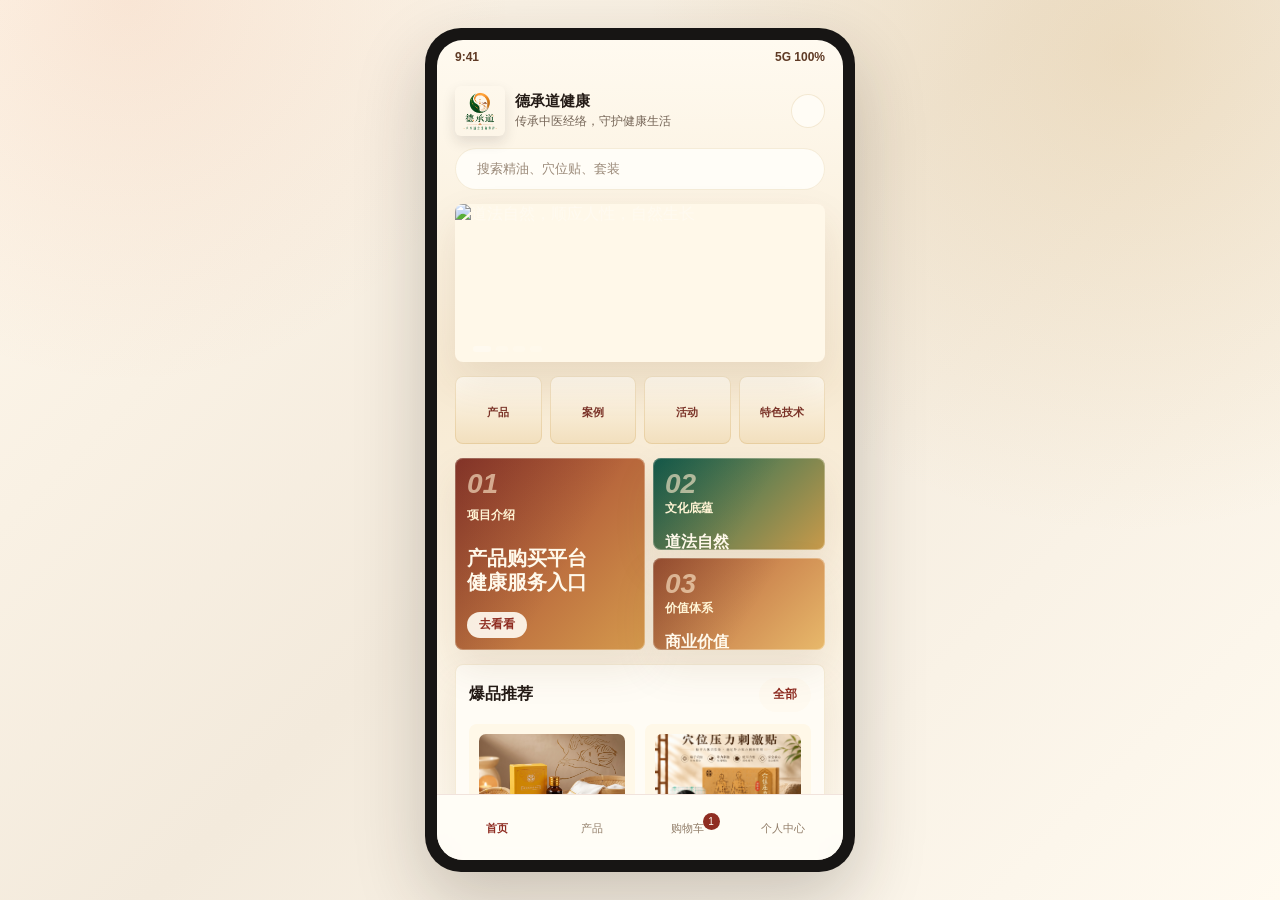
==== commit 3933484c: "Rebuild case details from original PPT media" ====
--- a/index.html
+++ b/index.html
@@ -4,9 +4,9 @@
   <meta charset="utf-8">
   <meta name="viewport" content="width=device-width, initial-scale=1">
   <title>德承道商城小程序交互网页</title>
-  <link rel="stylesheet" href="./champagne_complete.css">
+  <link rel="stylesheet" href="./champagne_complete.css?v=20260605-case-media">
   <script src="https://unpkg.com/lucide@latest/dist/umd/lucide.min.js" defer></script>
-  <script src="./champagne_complete.js" defer></script>
+  <script src="./champagne_complete.js?v=20260605-case-media" defer></script>
 </head>
 <body class="standalone-demo">
   <main class="prototype-shell">
@@ -315,30 +315,100 @@
 
         <section class="page" data-page="cases">
           <div class="page-head">
-            <h2>案例</h2>
+            <h2>调理案例</h2>
             <button class="icon-btn" data-route="home" aria-label="返回首页"><i data-lucide="home"></i></button>
+          </div>
+
+          <section class="case-list">
+            <button data-case-detail="shoulder">
+              <img src="./assets/case_after.png" alt="肩周炎案例">
+              <div><p>案例一</p><h3>肩周炎</h3><span>一次即可后背</span></div>
+              <i data-lucide="chevron-right"></i>
+            </button>
+            <button data-case-detail="spine">
+              <img src="./assets/cases/spine_1.png" alt="脊柱侧弯案例">
+              <div><p>案例二</p><h3>脊柱侧弯</h3><span>高低肩与脊柱弯曲改善</span></div>
+              <i data-lucide="chevron-right"></i>
+            </button>
+            <button data-case-detail="eczema">
+              <img src="./assets/cases/eczema_1.png" alt="湿疹案例">
+              <div><p>案例三</p><h3>湿疹</h3><span>三十年反复溃烂调理记录</span></div>
+              <i data-lucide="chevron-right"></i>
+            </button>
+            <button data-case-detail="anal">
+              <img src="./assets/cases/anal_1.png" alt="肛裂与痔疮案例">
+              <div><p>案例四</p><h3>肛裂与痔疮</h3><span>及早干预的顾客反馈</span></div>
+              <i data-lucide="chevron-right"></i>
+            </button>
+            <button data-case-detail="gout">
+              <img src="./assets/cases/gout_1.png" alt="高尿酸痛风案例">
+              <div><p>案例五</p><h3>高尿酸痛风</h3><span>尿酸600+调理记录</span></div>
+              <i data-lucide="chevron-right"></i>
+            </button>
+            <button data-case-detail="prostate">
+              <img src="./assets/cases/prostate_1.png" alt="前列腺案例">
+              <div><p>案例六</p><h3>前列腺增大伴钙化囊肿</h3><span>25天检查记录</span></div>
+              <i data-lucide="chevron-right"></i>
+            </button>
+            <button data-case-detail="breast1">
+              <img src="./assets/cases/breast1_1.png" alt="乳腺增生案例一">
+              <div><p>案例七</p><h3>乳腺增生（一）</h3><span>调理前后检查资料</span></div>
+              <i data-lucide="chevron-right"></i>
+            </button>
+            <button data-case-detail="breast2">
+              <img src="./assets/cases/breast2_1.png" alt="乳腺增生案例二">
+              <div><p>案例八</p><h3>乳腺增生（二）</h3><span>多位顾客完整反馈</span></div>
+              <i data-lucide="chevron-right"></i>
+            </button>
+            <button data-case-detail="fibroadenoma">
+              <img src="./assets/cases/fibro_1.png" alt="乳腺纤维瘤案例">
+              <div><p>案例九</p><h3>乳腺纤维瘤</h3><span>检查报告与调理反馈</span></div>
+              <i data-lucide="chevron-right"></i>
+            </button>
+            <button data-case-detail="floaters">
+              <img src="./assets/cases/floaters_1.png" alt="飞蚊症案例">
+              <div><p>案例十</p><h3>飞蚊症（三）</h3><span>顾客文字反馈记录</span></div>
+              <i data-lucide="chevron-right"></i>
+            </button>
+          </section>
+
+          <p class="case-disclaimer">案例内容来自所提供的 PPT 资料，仅作项目案例展示，不构成医疗效果承诺。</p>
+        </section>
+
+        <section class="page detail-page" data-page="caseDetail">
+          <div class="detail-top">
+            <button class="icon-btn" data-route="cases" aria-label="返回案例列表"><i data-lucide="chevron-left"></i></button>
+            <h2 data-case-page-title>案例一</h2>
+            <button class="icon-btn" data-toast="案例内容来自项目资料" aria-label="案例说明"><i data-lucide="info"></i></button>
           </div>
 
           <section class="case-card case-story">
             <div>
-              <p>案例三：肩周炎</p>
-              <h3>一次即可后背</h3>
+              <p data-case-label>案例一：肩周炎</p>
+              <h3 data-case-title>一次即可后背</h3>
               <b>调理过程与效果</b>
-              <span>顾客原来手臂不能后背，也无法正常抬举，严重影响日常动作。点几个穴位，仅需几分钟，一次便可自如后背，疼痛感完全消失，只剩下一点点牵拉感。做到第四次的时候，牵拉感也完全消失，功能完全恢复正常。</span>
-              <em><i data-lucide="check-circle-2"></i>简单、快速、无创伤，这就是传统经络调理的优势所在。</em>
-            </div>
-          </section>
-
-          <section class="case-compare-panel">
+              <span data-case-description>顾客原来手臂不能后背，也无法正常抬举，严重影响日常动作。点几个穴位，仅需几分钟，一次便可自如后背。</span>
+              <em><i data-lucide="check-circle-2"></i><span data-case-highlight>简单、快速、无创伤。</span></em>
+            </div>
+          </section>
+
+          <section class="case-compare-panel" data-case-compare>
             <article>
               <p>调理前</p>
-              <img src="./assets/case_before.png" alt="肩周炎调理前">
+              <img data-case-before src="./assets/case_before.png" alt="调理前">
             </article>
             <article>
               <p>调理后</p>
-              <img src="./assets/case_after.png" alt="肩周炎调理后">
-            </article>
-          </section>
+              <img data-case-after src="./assets/case_after.png" alt="调理后">
+            </article>
+          </section>
+
+          <section class="case-evidence-panel" data-case-evidence hidden>
+            <div class="section-head"><h3 data-case-gallery-title>调理资料</h3><span>来源：汉经堂案例分享</span></div>
+            <div class="case-media-gallery" data-case-gallery></div>
+          </section>
+
+          <p class="case-disclaimer">内容来自所提供的 PPT 案例资料，仅作展示，不替代诊断、治疗或个体化医疗建议。</p>
         </section>
 
         <section class="page" data-page="activities">
--- a/champagne_complete.css
+++ b/champagne_complete.css
@@ -1301,8 +1301,77 @@
   margin-bottom: 26px;
 }
 
+.case-list {
+  display: grid;
+  gap: 10px;
+  margin: 0 18px 14px;
+}
+
+.case-list > button {
+  display: grid;
+  grid-template-columns: 88px 1fr 18px;
+  gap: 12px;
+  align-items: center;
+  min-width: 0;
+  padding: 10px;
+  border-radius: 8px;
+  background: rgba(255, 253, 247, .95);
+  color: var(--ink);
+  text-align: left;
+  box-shadow: inset 0 0 0 1px rgba(201, 154, 74, .18), var(--shadow);
+}
+
+.case-list img {
+  width: 88px;
+  height: 72px;
+  display: block;
+  object-fit: cover;
+  border-radius: 7px;
+}
+
+.case-list div {
+  min-width: 0;
+}
+
+.case-list p {
+  margin-bottom: 3px;
+  color: var(--gold-deep);
+  font-size: 11px;
+  font-weight: 900;
+}
+
+.case-list h3 {
+  margin-bottom: 4px;
+  font-size: 16px;
+  line-height: 1.25;
+}
+
+.case-list span {
+  display: block;
+  overflow: hidden;
+  color: #806e60;
+  font-size: 12px;
+  line-height: 1.35;
+  text-overflow: ellipsis;
+  white-space: nowrap;
+}
+
+.case-list > button > svg {
+  width: 18px;
+  height: 18px;
+  color: #b79a6a;
+}
+
+.case-disclaimer {
+  margin: 0 24px 18px;
+  color: #9a8978;
+  font-size: 11px;
+  line-height: 1.55;
+}
+
 .case-card,
 .case-compare-panel,
+.case-evidence-panel,
 .empty-state-panel,
 .tech-list {
   margin: 0 18px 14px;
@@ -1369,6 +1438,12 @@
   font-weight: 900;
 }
 
+.case-story em span {
+  color: inherit;
+  font-size: inherit;
+  line-height: 1.45;
+}
+
 .case-story em svg {
   width: 17px;
   height: 17px;
@@ -1400,6 +1475,66 @@
   display: block;
   object-fit: cover;
   border-radius: 8px;
+}
+
+.case-evidence-panel {
+  padding: 12px;
+}
+
+.case-evidence-panel[hidden],
+.case-compare-panel[hidden] {
+  display: none;
+}
+
+.case-evidence-panel .section-head {
+  margin-bottom: 9px;
+}
+
+.case-evidence-panel .section-head span {
+  color: #9a8978;
+  font-size: 11px;
+}
+
+.case-media-gallery {
+  display: grid;
+  gap: 12px;
+}
+
+.case-media-gallery.compare {
+  grid-template-columns: repeat(2, minmax(0, 1fr));
+}
+
+.case-media-gallery.stack {
+  grid-template-columns: 1fr;
+}
+
+.case-media-gallery figure {
+  min-width: 0;
+  margin: 0;
+  padding: 8px;
+  border-radius: 8px;
+  background: #fffaf0;
+  box-shadow: inset 0 0 0 1px rgba(201, 154, 74, .15);
+}
+
+.case-media-gallery figcaption {
+  margin-bottom: 7px;
+  color: #7b3328;
+  text-align: center;
+  font-size: 12px;
+  font-weight: 900;
+}
+
+.case-media-gallery img {
+  width: 100%;
+  height: auto;
+  display: block;
+  border-radius: 6px;
+}
+
+.case-media-gallery.compare img {
+  aspect-ratio: 3 / 4;
+  object-fit: cover;
 }
 
 .empty-state-panel {
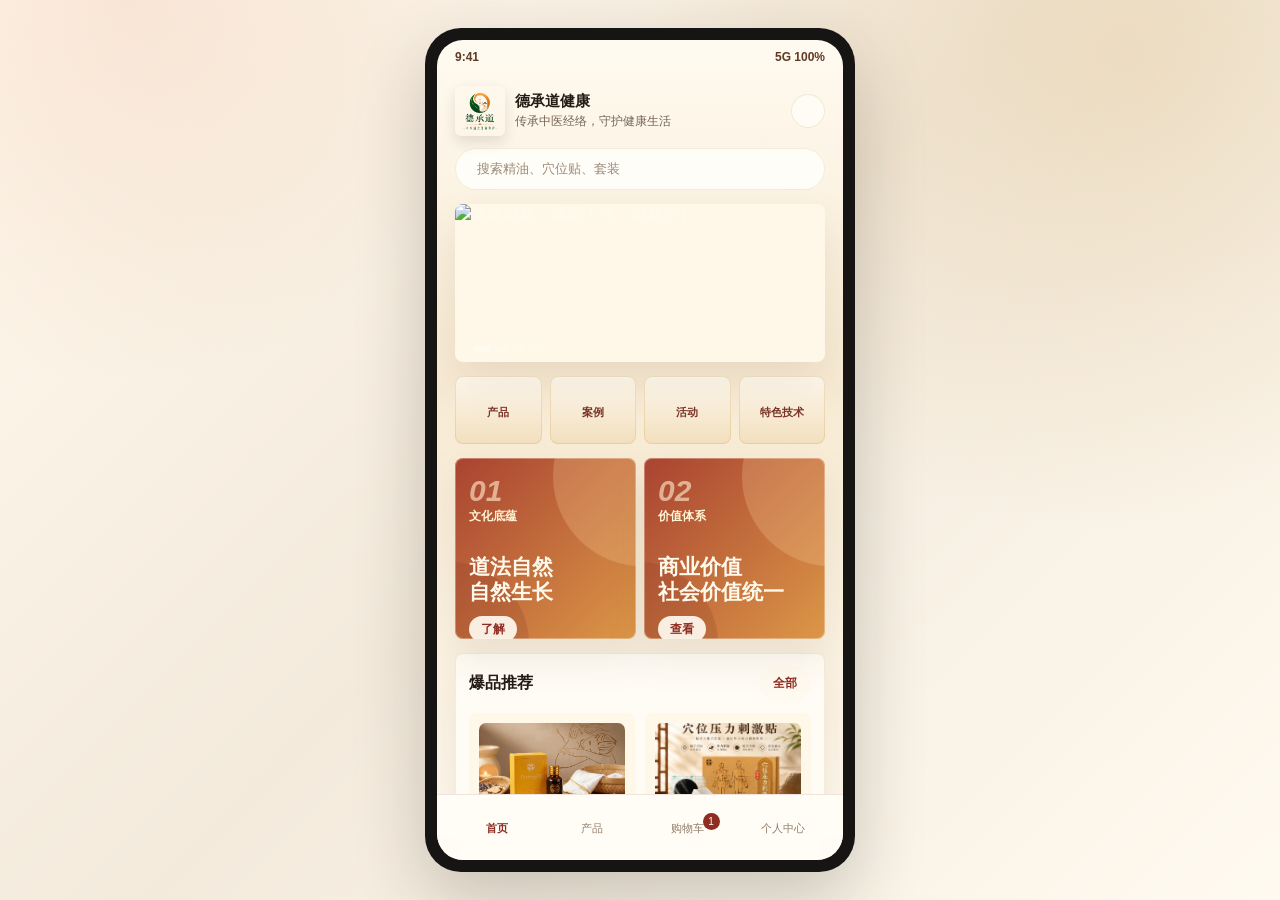
==== commit 6a7ab1cb: "Redesign culture and value cards" ====
--- a/index.html
+++ b/index.html
@@ -4,9 +4,9 @@
   <meta charset="utf-8">
   <meta name="viewport" content="width=device-width, initial-scale=1">
   <title>德承道商城小程序交互网页</title>
-  <link rel="stylesheet" href="./champagne_complete.css?v=20260605-case-media">
+  <link rel="stylesheet" href="./champagne_complete.css?v=20260605-two-cards">
   <script src="https://unpkg.com/lucide@latest/dist/umd/lucide.min.js" defer></script>
-  <script src="./champagne_complete.js?v=20260605-case-media" defer></script>
+  <script src="./champagne_complete.js?v=20260605-two-cards" defer></script>
 </head>
 <body class="standalone-demo">
   <main class="prototype-shell">
@@ -68,20 +68,14 @@
           </section>
 
           <section class="project-board" aria-label="项目与文化介绍">
-            <button class="project-card primary" data-route="project">
+            <button class="project-card culture" data-route="culture">
               <span>01</span>
-              <p>项目介绍</p>
-              <h3>产品购买平台<br>健康服务入口</h3>
-              <em>去看看</em>
-            </button>
-            <button class="project-card culture" data-route="culture">
+              <p>文化底蕴</p>
+              <h3>道法自然<br>自然生长</h3>
+              <em>了解</em>
+            </button>
+            <button class="project-card value" data-route="value">
               <span>02</span>
-              <p>文化底蕴</p>
-              <h3>道法自然<br>五行调和</h3>
-              <em>了解</em>
-            </button>
-            <button class="project-card value" data-route="value">
-              <span>03</span>
               <p>价值体系</p>
               <h3>商业价值<br>社会价值统一</h3>
               <em>查看</em>
--- a/champagne_complete.css
+++ b/champagne_complete.css
@@ -408,8 +408,7 @@
 
 .project-board {
   display: grid;
-  grid-template-columns: 1.05fr .95fr;
-  grid-template-rows: repeat(2, 92px);
+  grid-template-columns: repeat(2, minmax(0, 1fr));
   gap: 8px;
   margin: 0 18px 14px;
 }
@@ -420,7 +419,8 @@
   display: grid;
   align-content: space-between;
   min-width: 0;
-  padding: 12px;
+  aspect-ratio: 1 / 1;
+  padding: 18px 14px;
   border-radius: 8px;
   text-align: left;
   color: #fff9eb;
@@ -428,25 +428,21 @@
 }
 
 .project-card::after {
-  content: "";
-  position: absolute;
-  inset: 0;
-  background: linear-gradient(120deg, rgba(36, 27, 22, .24), transparent 58%);
-  pointer-events: none;
-}
-
-.project-card.primary {
-  grid-row: span 2;
-  min-height: 192px;
-  background: linear-gradient(135deg, #9f3b2d, #d59a4d);
+  display: none;
 }
 
 .project-card.culture {
-  background: linear-gradient(135deg, #0e6a58, #c99a4a);
+  background:
+    radial-gradient(circle at 104% 10%, rgba(255, 215, 158, .24) 0 36%, transparent 36.5%),
+    radial-gradient(circle at -5% 103%, rgba(126, 47, 35, .2) 0 31%, transparent 31.5%),
+    linear-gradient(135deg, #a94331, #dc9747);
 }
 
 .project-card.value {
-  background: linear-gradient(135deg, #b45a37, #e8b96b);
+  background:
+    radial-gradient(circle at 104% 10%, rgba(255, 215, 158, .24) 0 36%, transparent 36.5%),
+    radial-gradient(circle at -5% 103%, rgba(126, 47, 35, .2) 0 31%, transparent 31.5%),
+    linear-gradient(135deg, #a94331, #dc9747);
 }
 
 .project-card span,
@@ -459,7 +455,7 @@
 
 .project-card span {
   color: rgba(255, 236, 205, .62);
-  font-size: 28px;
+  font-size: 30px;
   line-height: 1;
   font-weight: 900;
   font-style: italic;
@@ -473,14 +469,9 @@
 }
 
 .project-card h3 {
-  margin: 4px 0 10px;
-  font-size: 20px;
+  margin: 18px 0 12px;
+  font-size: 21px;
   line-height: 1.18;
-}
-
-.project-card:not(.primary) h3 {
-  margin-bottom: 6px;
-  font-size: 16px;
 }
 
 .project-card em {
@@ -893,11 +884,17 @@
 }
 
 .intro-hero.culture {
-  background: linear-gradient(135deg, #0e6a58, #c99a4a);
+  background:
+    radial-gradient(circle at 104% 10%, rgba(255, 215, 158, .24) 0 38%, transparent 38.5%),
+    radial-gradient(circle at -5% 105%, rgba(126, 47, 35, .2) 0 34%, transparent 34.5%),
+    linear-gradient(135deg, #a94331, #dc9747);
 }
 
 .intro-hero.value {
-  background: linear-gradient(135deg, #b45a37, #e8b96b);
+  background:
+    radial-gradient(circle at 104% 10%, rgba(255, 215, 158, .24) 0 38%, transparent 38.5%),
+    radial-gradient(circle at -5% 105%, rgba(126, 47, 35, .2) 0 34%, transparent 34.5%),
+    linear-gradient(135deg, #a94331, #dc9747);
 }
 
 .intro-hero p {
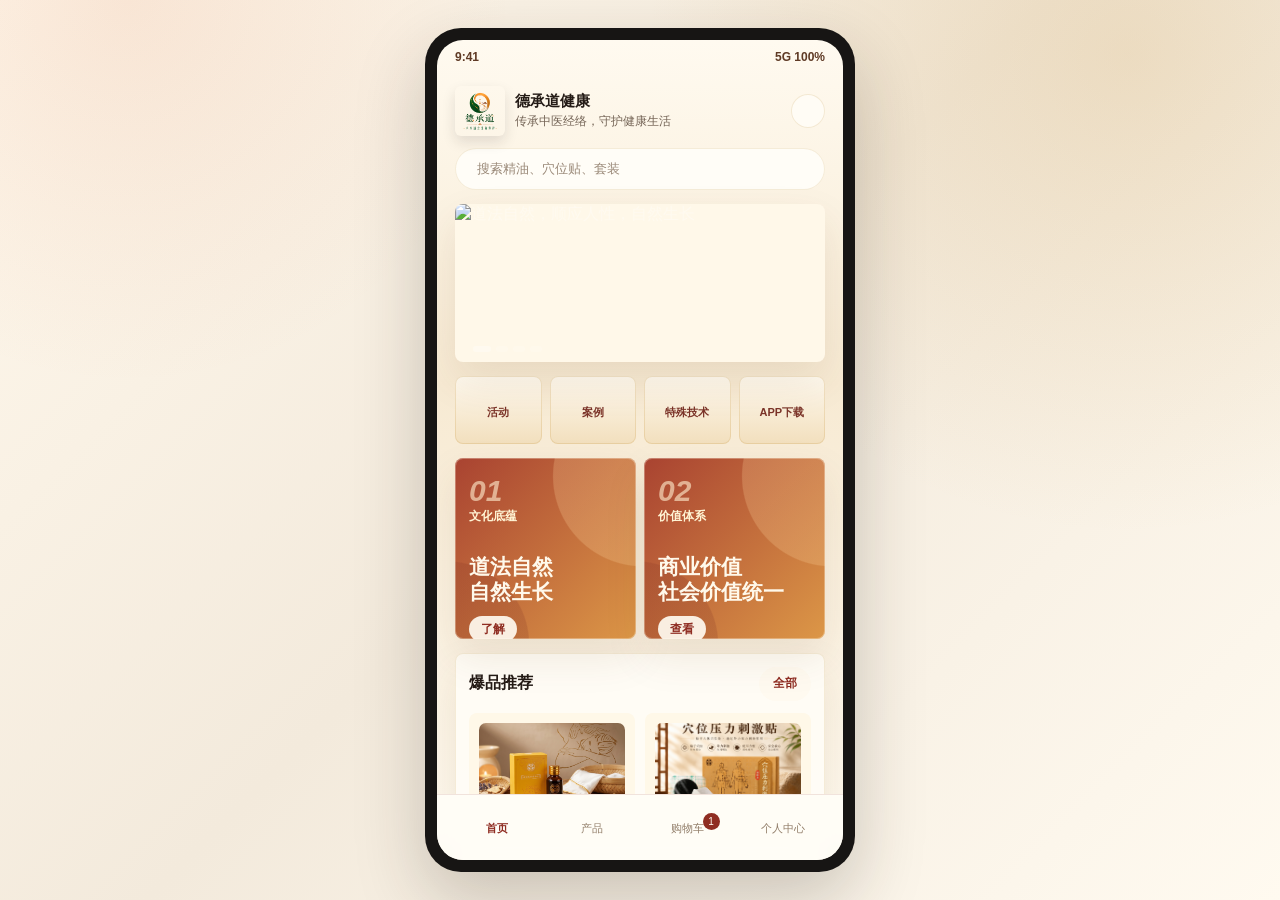
==== commit 288a902e: "Update home quick access links" ====
--- a/index.html
+++ b/index.html
@@ -4,9 +4,9 @@
   <meta charset="utf-8">
   <meta name="viewport" content="width=device-width, initial-scale=1">
   <title>德承道商城小程序交互网页</title>
-  <link rel="stylesheet" href="./champagne_complete.css?v=20260605-two-cards">
+  <link rel="stylesheet" href="./champagne_complete.css?v=20260608-quick-entry">
   <script src="https://unpkg.com/lucide@latest/dist/umd/lucide.min.js" defer></script>
-  <script src="./champagne_complete.js?v=20260605-two-cards" defer></script>
+  <script src="./champagne_complete.js?v=20260608-quick-entry" defer></script>
 </head>
 <body class="standalone-demo">
   <main class="prototype-shell">
@@ -61,10 +61,10 @@
           </section>
 
           <section class="category-row">
-            <button data-route="products"><i data-lucide="shopping-bag"></i><span>产品</span></button>
+            <button data-route="activities"><i data-lucide="calendar-days"></i><span>活动</span></button>
             <button data-route="cases"><i data-lucide="image-play"></i><span>案例</span></button>
-            <button data-route="activities"><i data-lucide="calendar-days"></i><span>活动</span></button>
-            <button data-route="tech"><i data-lucide="sparkles"></i><span>特色技术</span></button>
+            <button data-route="tech"><i data-lucide="sparkles"></i><span>特殊技术</span></button>
+            <button data-route="appDownload"><i data-lucide="smartphone"></i><span>APP下载</span></button>
           </section>
 
           <section class="project-board" aria-label="项目与文化介绍">
@@ -420,7 +420,7 @@
 
         <section class="page" data-page="tech">
           <div class="page-head">
-            <h2>特色技术</h2>
+            <h2>特殊技术</h2>
             <button class="icon-btn" data-route="home" aria-label="返回首页"><i data-lucide="home"></i></button>
           </div>
 
@@ -457,7 +457,7 @@
 
         <section class="page detail-page tech-detail-page" data-page="techDetail">
           <div class="detail-top">
-            <button class="icon-btn" data-route="tech" aria-label="返回特色技术"><i data-lucide="chevron-left"></i></button>
+            <button class="icon-btn" data-route="tech" aria-label="返回特殊技术"><i data-lucide="chevron-left"></i></button>
             <h2 data-tech-title>点穴按摩</h2>
             <button class="icon-btn" data-toast="技术内容可继续补充真实素材" aria-label="说明"><i data-lucide="info"></i></button>
           </div>
@@ -475,6 +475,26 @@
           <section class="tech-video-panel">
             <div class="section-head"><h3>技术视频</h3><button data-toast="当前为占位视频，可替换为专属技术讲解">示例</button></div>
             <video data-tech-video controls playsinline preload="metadata" poster="./assets/body_map.jpg" src="./assets/case_video.mp4"></video>
+          </section>
+        </section>
+
+        <section class="page" data-page="appDownload">
+          <div class="page-head">
+            <h2>APP下载</h2>
+            <button class="icon-btn" data-route="home" aria-label="返回首页"><i data-lucide="home"></i></button>
+          </div>
+
+          <section class="app-download-panel">
+            <div class="app-download-mark">
+              <i data-lucide="smartphone"></i>
+            </div>
+            <p>德承道健康 APP</p>
+            <h3>健康服务，随身相伴</h3>
+            <span>下载地址配置完成后，可在这里直接下载安装。</span>
+            <div class="app-download-actions">
+              <button data-toast="安卓版下载地址待配置"><i data-lucide="download"></i><span>Android 下载</span></button>
+              <button data-toast="苹果版下载地址待配置"><i data-lucide="apple"></i><span>App Store 下载</span></button>
+            </div>
           </section>
         </section>
 
--- a/champagne_complete.css
+++ b/champagne_complete.css
@@ -1550,6 +1550,80 @@
   color: var(--gold);
 }
 
+.app-download-panel {
+  min-height: 360px;
+  margin: 0 18px 14px;
+  padding: 34px 24px;
+  display: grid;
+  justify-items: center;
+  align-content: center;
+  gap: 10px;
+  border-radius: 8px;
+  background: rgba(255, 253, 247, .93);
+  box-shadow: inset 0 0 0 1px rgba(201, 154, 74, .18), var(--shadow);
+  text-align: center;
+}
+
+.app-download-mark {
+  width: 76px;
+  height: 76px;
+  display: grid;
+  place-items: center;
+  margin-bottom: 4px;
+  border-radius: 18px;
+  color: var(--ivory);
+  background: linear-gradient(135deg, var(--cinnabar), var(--gold));
+}
+
+.app-download-mark svg {
+  width: 36px;
+  height: 36px;
+}
+
+.app-download-panel > p {
+  color: var(--cinnabar);
+  font-size: 13px;
+  font-weight: 900;
+}
+
+.app-download-panel h3 {
+  font-size: 22px;
+}
+
+.app-download-panel > span {
+  color: var(--muted);
+  font-size: 13px;
+  line-height: 1.6;
+}
+
+.app-download-actions {
+  width: 100%;
+  display: grid;
+  gap: 10px;
+  margin-top: 18px;
+}
+
+.app-download-actions button {
+  height: 44px;
+  display: flex;
+  align-items: center;
+  justify-content: center;
+  gap: 8px;
+  border-radius: 8px;
+  color: var(--ivory);
+  background: #2f241e;
+  font-weight: 800;
+}
+
+.app-download-actions button:first-child {
+  background: linear-gradient(135deg, #a94331, #cf873e);
+}
+
+.app-download-actions svg {
+  width: 18px;
+  height: 18px;
+}
+
 .tech-list {
   display: grid;
   gap: 0;
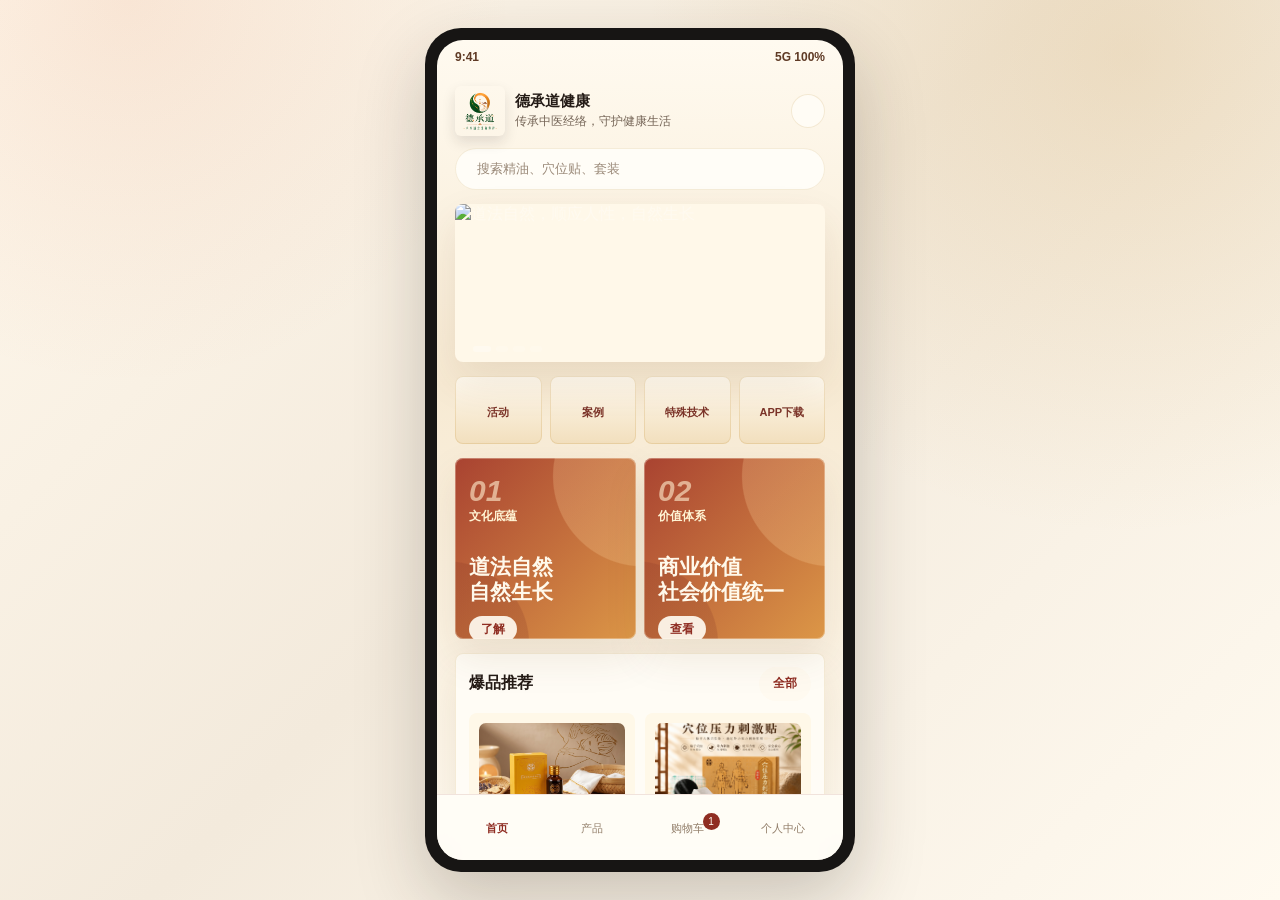
==== commit 51c016b8: "Add Android APK download link" ====
--- a/index.html
+++ b/index.html
@@ -4,9 +4,9 @@
   <meta charset="utf-8">
   <meta name="viewport" content="width=device-width, initial-scale=1">
   <title>德承道商城小程序交互网页</title>
-  <link rel="stylesheet" href="./champagne_complete.css?v=20260608-quick-entry">
+  <link rel="stylesheet" href="./champagne_complete.css?v=20260609-android-download">
   <script src="https://unpkg.com/lucide@latest/dist/umd/lucide.min.js" defer></script>
-  <script src="./champagne_complete.js?v=20260608-quick-entry" defer></script>
+  <script src="./champagne_complete.js?v=20260609-android-download" defer></script>
 </head>
 <body class="standalone-demo">
   <main class="prototype-shell">
@@ -490,9 +490,9 @@
             </div>
             <p>德承道健康 APP</p>
             <h3>健康服务，随身相伴</h3>
-            <span>下载地址配置完成后，可在这里直接下载安装。</span>
+            <span>Android 版本现已开放下载，点击下方按钮即可下载安装。</span>
             <div class="app-download-actions">
-              <button data-toast="安卓版下载地址待配置"><i data-lucide="download"></i><span>Android 下载</span></button>
+              <a href="https://www.pgyer.com/dechengdao" target="_blank" rel="noopener noreferrer"><i data-lucide="download"></i><span>Android 下载</span></a>
               <button data-toast="苹果版下载地址待配置"><i data-lucide="apple"></i><span>App Store 下载</span></button>
             </div>
           </section>
--- a/champagne_complete.css
+++ b/champagne_complete.css
@@ -1603,7 +1603,8 @@
   margin-top: 18px;
 }
 
-.app-download-actions button {
+.app-download-actions button,
+.app-download-actions a {
   height: 44px;
   display: flex;
   align-items: center;
@@ -1613,9 +1614,10 @@
   color: var(--ivory);
   background: #2f241e;
   font-weight: 800;
-}
-
-.app-download-actions button:first-child {
+  text-decoration: none;
+}
+
+.app-download-actions a:first-child {
   background: linear-gradient(135deg, #a94331, #cf873e);
 }
 
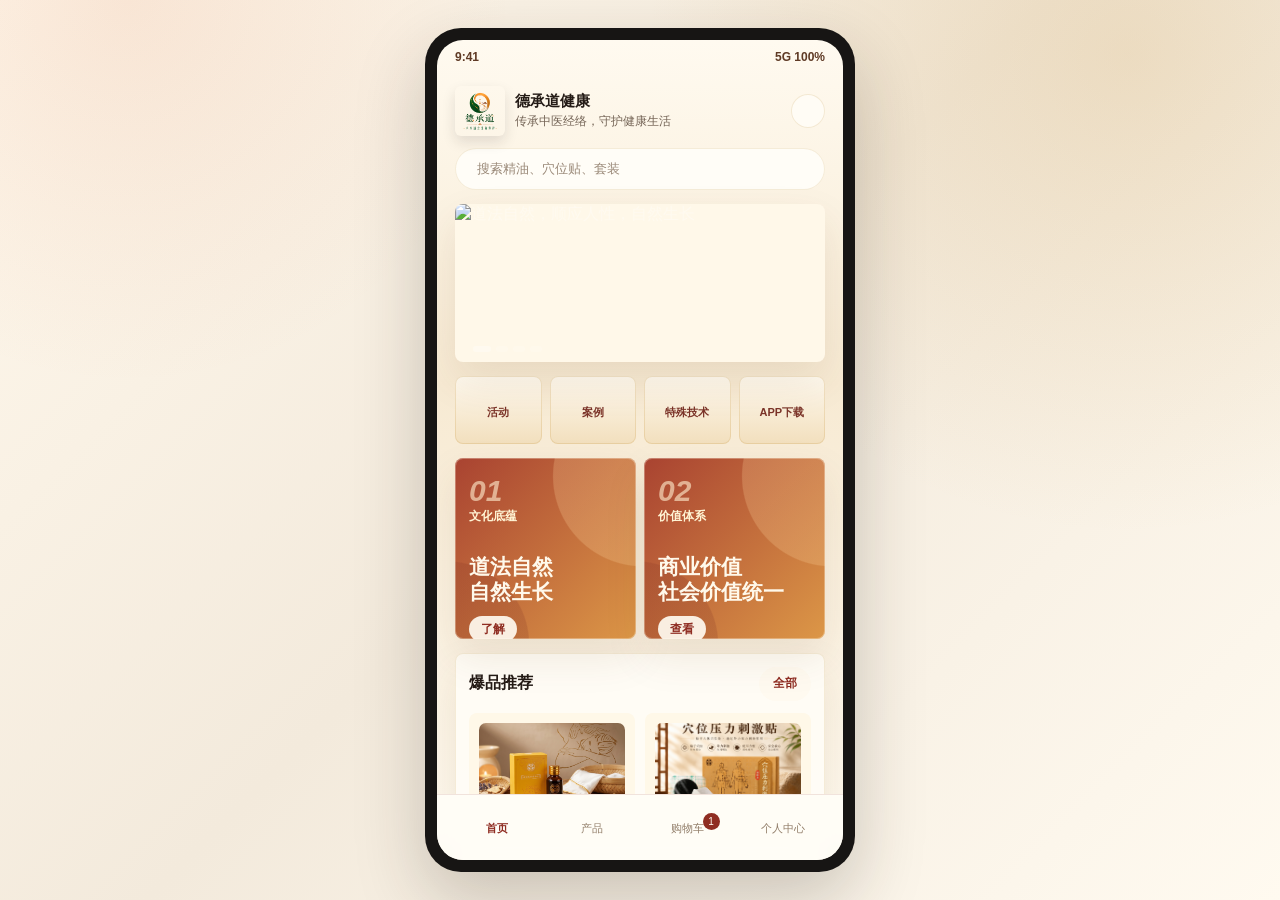
==== commit efe18f5e: "Restore original PPT case descriptions" ====
--- a/index.html
+++ b/index.html
@@ -4,9 +4,9 @@
   <meta charset="utf-8">
   <meta name="viewport" content="width=device-width, initial-scale=1">
   <title>德承道商城小程序交互网页</title>
-  <link rel="stylesheet" href="./champagne_complete.css?v=20260609-android-download">
+  <link rel="stylesheet" href="./champagne_complete.css?v=20260609-case-original-copy">
   <script src="https://unpkg.com/lucide@latest/dist/umd/lucide.min.js" defer></script>
-  <script src="./champagne_complete.js?v=20260609-android-download" defer></script>
+  <script src="./champagne_complete.js?v=20260609-case-original-copy" defer></script>
 </head>
 <body class="standalone-demo">
   <main class="prototype-shell">
@@ -316,52 +316,52 @@
           <section class="case-list">
             <button data-case-detail="shoulder">
               <img src="./assets/case_after.png" alt="肩周炎案例">
-              <div><p>案例一</p><h3>肩周炎</h3><span>一次即可后背</span></div>
+              <div><p>案例一</p><h3>肩周炎</h3><span>商务局领导，一次即可后背</span></div>
               <i data-lucide="chevron-right"></i>
             </button>
             <button data-case-detail="spine">
               <img src="./assets/cases/spine_1.png" alt="脊柱侧弯案例">
-              <div><p>案例二</p><h3>脊柱侧弯</h3><span>高低肩与脊柱弯曲改善</span></div>
+              <div><p>案例二</p><h3>脊柱侧弯</h3><span>高低肩与脊柱弯曲</span></div>
               <i data-lucide="chevron-right"></i>
             </button>
             <button data-case-detail="eczema">
               <img src="./assets/cases/eczema_1.png" alt="湿疹案例">
-              <div><p>案例三</p><h3>湿疹</h3><span>三十年反复溃烂调理记录</span></div>
+              <div><p>案例三</p><h3>湿疹</h3><span>三十年反复溃烂，穴位点按数次神奇康复</span></div>
               <i data-lucide="chevron-right"></i>
             </button>
             <button data-case-detail="anal">
               <img src="./assets/cases/anal_1.png" alt="肛裂与痔疮案例">
-              <div><p>案例四</p><h3>肛裂与痔疮</h3><span>及早干预的顾客反馈</span></div>
+              <div><p>案例四</p><h3>肛裂与痔疮</h3><span>早调理，两三个穴位点按两次即可痊愈</span></div>
               <i data-lucide="chevron-right"></i>
             </button>
             <button data-case-detail="gout">
               <img src="./assets/cases/gout_1.png" alt="高尿酸痛风案例">
-              <div><p>案例五</p><h3>高尿酸痛风</h3><span>尿酸600+调理记录</span></div>
+              <div><p>案例五</p><h3>高尿酸痛风</h3><span>23岁，尿酸600+，10至20次恢复正常</span></div>
               <i data-lucide="chevron-right"></i>
             </button>
             <button data-case-detail="prostate">
               <img src="./assets/cases/prostate_1.png" alt="前列腺案例">
-              <div><p>案例六</p><h3>前列腺增大伴钙化囊肿</h3><span>25天检查记录</span></div>
+              <div><p>案例六</p><h3>前列腺增大伴钙化囊肿</h3><span>25天，全面康复</span></div>
               <i data-lucide="chevron-right"></i>
             </button>
             <button data-case-detail="breast1">
               <img src="./assets/cases/breast1_1.png" alt="乳腺增生案例一">
-              <div><p>案例七</p><h3>乳腺增生（一）</h3><span>调理前后检查资料</span></div>
+              <div><p>案例七</p><h3>乳腺增生（一）</h3><span>经络疏通，消散于无形</span></div>
               <i data-lucide="chevron-right"></i>
             </button>
             <button data-case-detail="breast2">
               <img src="./assets/cases/breast2_1.png" alt="乳腺增生案例二">
-              <div><p>案例八</p><h3>乳腺增生（二）</h3><span>多位顾客完整反馈</span></div>
+              <div><p>案例八</p><h3>乳腺增生（二）</h3><span>有规律可循的系统性成果</span></div>
               <i data-lucide="chevron-right"></i>
             </button>
             <button data-case-detail="fibroadenoma">
               <img src="./assets/cases/fibro_1.png" alt="乳腺纤维瘤案例">
-              <div><p>案例九</p><h3>乳腺纤维瘤</h3><span>检查报告与调理反馈</span></div>
+              <div><p>案例九</p><h3>乳腺纤维瘤</h3><span>无创调理，检查报告说明一切</span></div>
               <i data-lucide="chevron-right"></i>
             </button>
             <button data-case-detail="floaters">
               <img src="./assets/cases/floaters_1.png" alt="飞蚊症案例">
-              <div><p>案例十</p><h3>飞蚊症（三）</h3><span>顾客文字反馈记录</span></div>
+              <div><p>案例十</p><h3>飞蚊症（三）</h3><span>又一位飞蚊症顾客的调理反馈记录</span></div>
               <i data-lucide="chevron-right"></i>
             </button>
           </section>
@@ -402,7 +402,7 @@
             <div class="case-media-gallery" data-case-gallery></div>
           </section>
 
-          <p class="case-disclaimer">内容来自所提供的 PPT 案例资料，仅作展示，不替代诊断、治疗或个体化医疗建议。</p>
+          <p class="case-disclaimer">内容仅作展示，不替代诊断、治疗或个体化医疗建议。</p>
         </section>
 
         <section class="page" data-page="activities">
